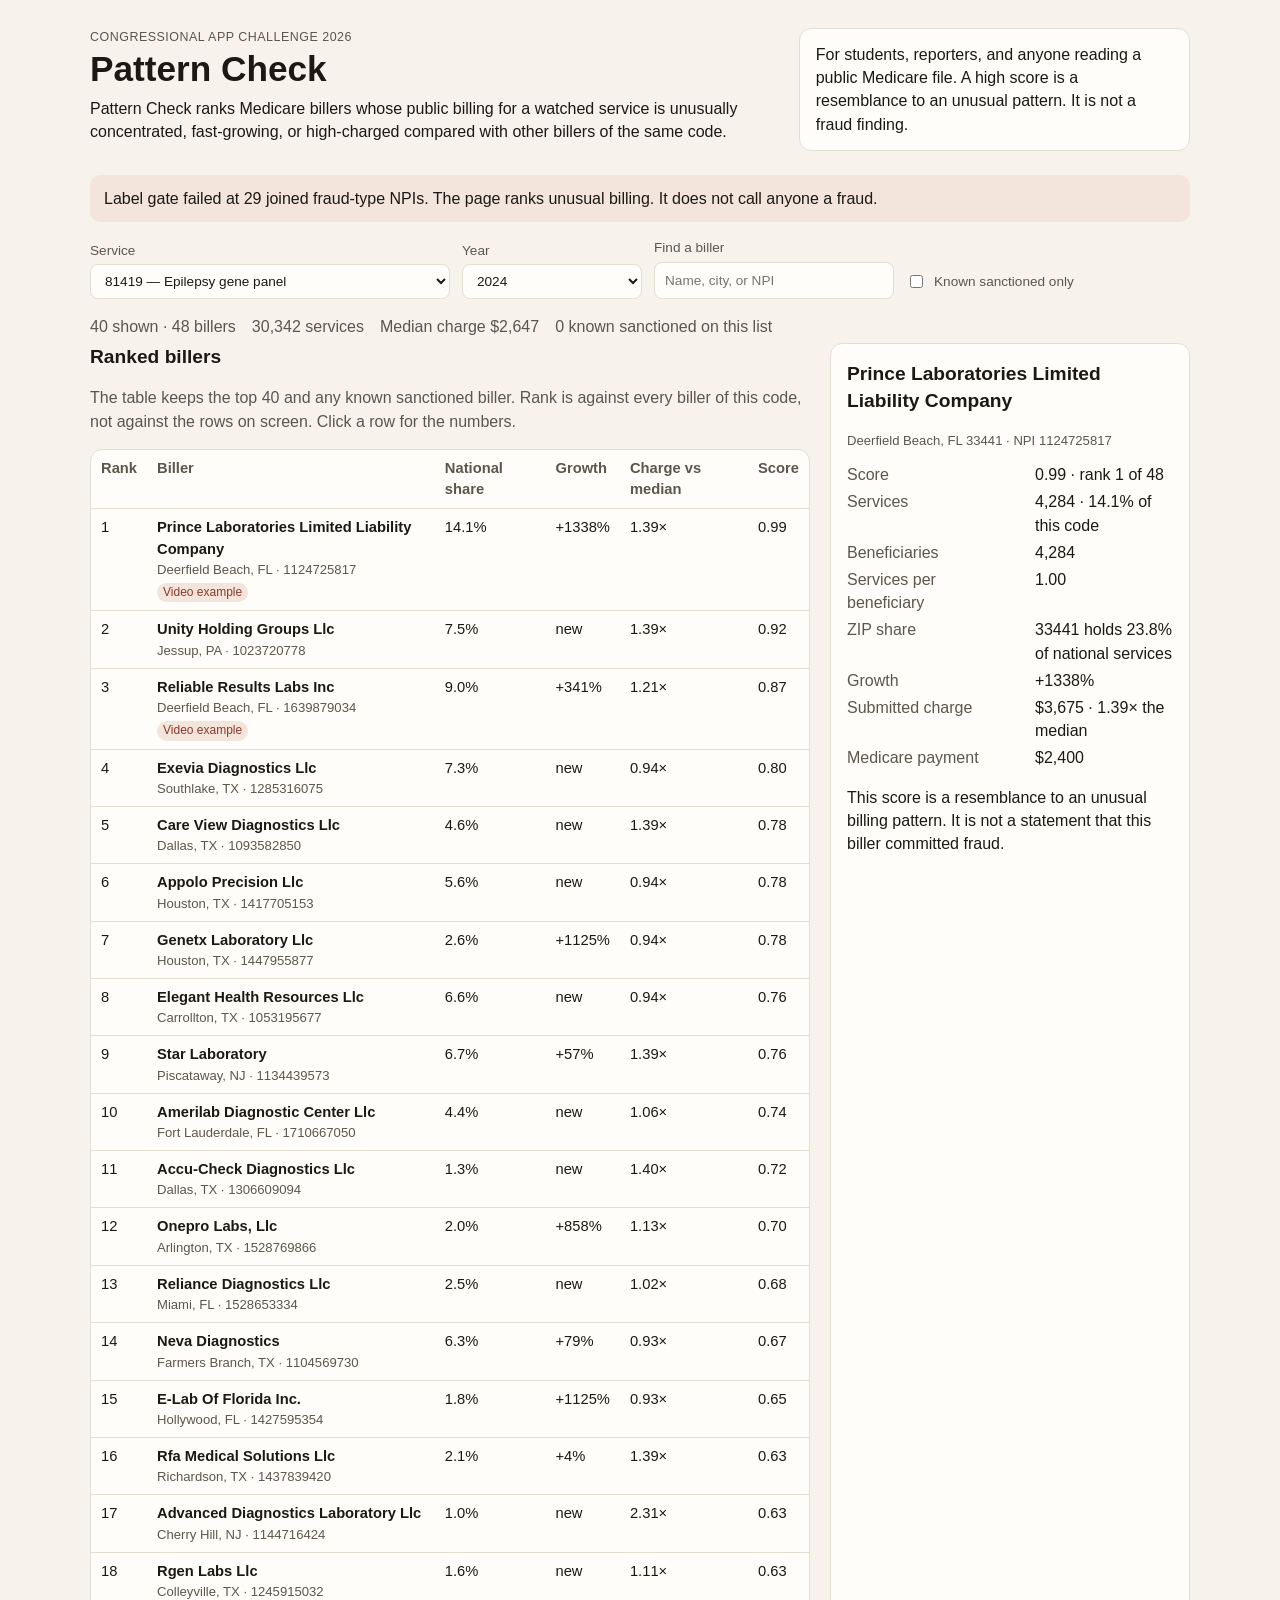
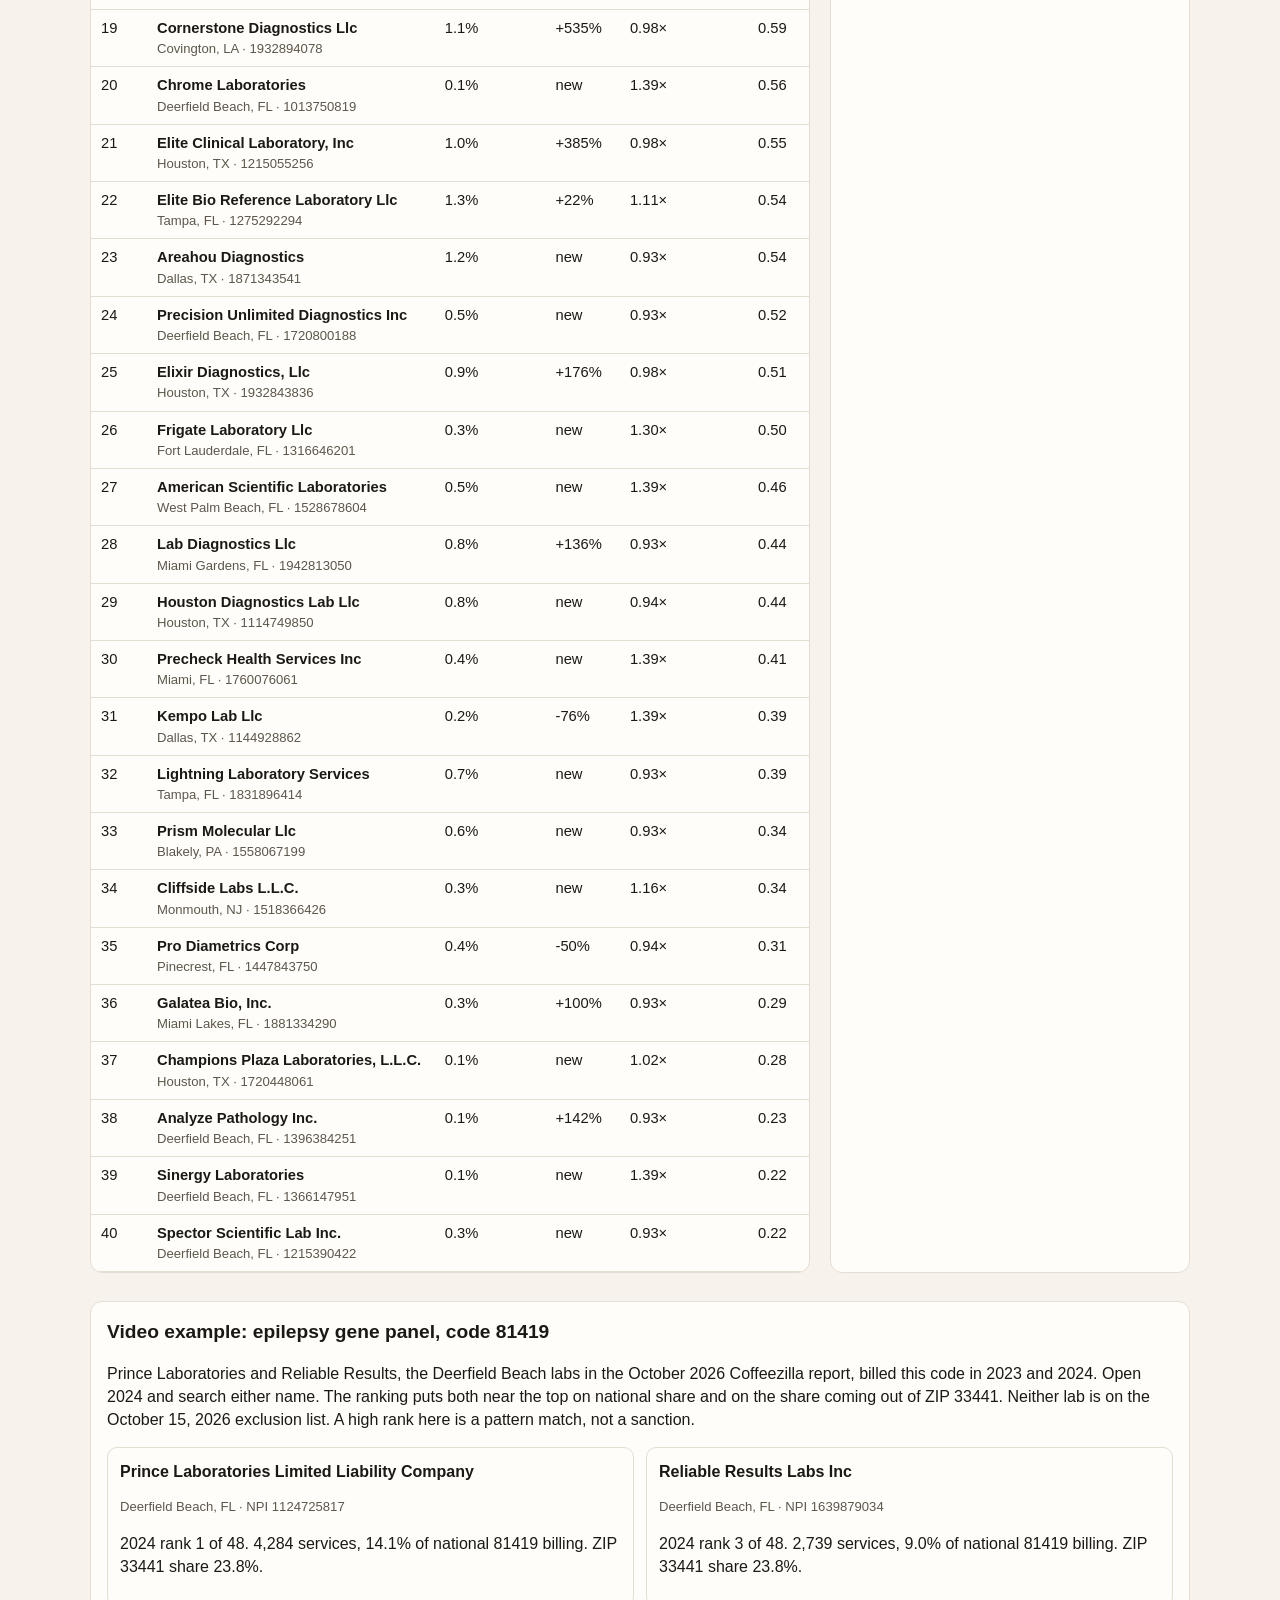
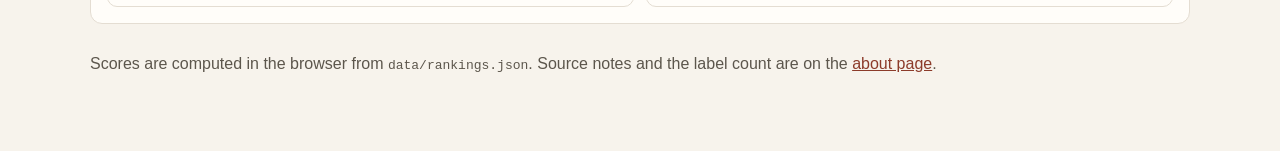
==== app/index.html @ 5b5efb70 "Add Pattern Check app and contest notes." ====
<!DOCTYPE html>
<html lang="en">
<head>
  <meta charset="utf-8">
  <meta name="viewport" content="width=device-width, initial-scale=1">
  <title>Pattern Check — unusual Medicare billing</title>
  <link rel="stylesheet" href="styles.css">
</head>
<body>
  <header class="top">
    <div>
      <p class="eyebrow">Congressional App Challenge 2026</p>
      <h1>Pattern Check</h1>
      <p class="purpose">Pattern Check ranks Medicare billers whose public billing for a watched service is unusually concentrated, fast-growing, or high-charged compared with other billers of the same code.</p>
    </div>
    <p class="audience">For students, reporters, and anyone reading a public Medicare file. A high score is a resemblance to an unusual pattern. It is not a fraud finding.</p>
  </header>

  <section class="notice" id="gate-notice"></section>

  <section class="controls">
    <label>Service
      <select id="code"></select>
    </label>
    <label>Year
      <select id="year"></select>
    </label>
    <label class="search">Find a biller
      <input id="query" type="search" placeholder="Name, city, or NPI" autocomplete="off">
    </label>
    <label class="check">
      <input id="known-only" type="checkbox">
      Known sanctioned only
    </label>
  </section>

  <section class="summary" id="summary"></section>

  <div class="layout">
    <section>
      <h2>Ranked billers</h2>
      <p class="hint">The table keeps the top 40 and any known sanctioned biller. Rank is against every biller of this code, not against the rows on screen. Click a row for the numbers.</p>
      <div class="table-wrap">
        <table>
          <thead>
            <tr>
              <th>Rank</th>
              <th>Biller</th>
              <th>National share</th>
              <th>Growth</th>
              <th>Charge vs median</th>
              <th>Score</th>
            </tr>
          </thead>
          <tbody id="rows"></tbody>
        </table>
      </div>
    </section>
    <aside id="detail">
      <h2>How to read a row</h2>
      <p>Pick a service and a year. The table uses only the public Medicare Physician &amp; Other Practitioners file. No patient-level claims are in this app.</p>
    </aside>
  </div>

  <section class="examples">
    <h2>Video example: epilepsy gene panel, code 81419</h2>
    <p>Prince Laboratories and Reliable Results, the Deerfield Beach labs in the October 2026 Coffeezilla report, billed this code in 2023 and 2024. Open 2024 and search either name. The ranking puts both near the top on national share and on the share coming out of ZIP 33441. Neither lab is on the October 15, 2026 exclusion list. A high rank here is a pattern match, not a sanction.</p>
    <div id="demo-cards"></div>
  </section>

  <footer>
    <p>Scores are computed in the browser from <code>data/rankings.json</code>. Source notes and the label count are on the <a href="about.html">about page</a>.</p>
  </footer>
  <script src="app.js"></script>
</body>
</html>
---- app/styles.css ----
:root {
  --ink: #1c1915;
  --muted: #5c564c;
  --line: #e4ddd2;
  --paper: #f7f3ec;
  --card: #fffdf9;
  --accent: #8c3b2a;
  --accent-soft: #f3e4dc;
  --known: #2f5d50;
  --known-soft: #e5f0eb;
}

* { box-sizing: border-box; }

body {
  margin: 0;
  font-family: "Segoe UI", Georgia, sans-serif;
  color: var(--ink);
  background: var(--paper);
  line-height: 1.45;
}

a { color: var(--accent); }

.top, .controls, .summary, .layout, .examples, footer, .prose {
  width: min(1100px, calc(100% - 32px));
  margin-left: auto;
  margin-right: auto;
}

.top {
  display: grid;
  grid-template-columns: 1.4fr 0.8fr;
  gap: 24px;
  padding: 28px 0 8px;
}

.eyebrow {
  margin: 0;
  letter-spacing: 0.04em;
  text-transform: uppercase;
  font-size: 0.78rem;
  color: var(--muted);
}

h1 {
  margin: 4px 0 8px;
  font-size: 2.2rem;
  line-height: 1.1;
}

.purpose, .audience { margin: 0; }

.audience {
  background: var(--card);
  border: 1px solid var(--line);
  padding: 14px 16px;
  border-radius: 12px;
}

.notice {
  width: min(1100px, calc(100% - 32px));
  margin: 16px auto;
  padding: 12px 14px;
  background: var(--accent-soft);
  border-radius: 10px;
}

.controls {
  display: flex;
  flex-wrap: wrap;
  gap: 12px;
  align-items: end;
  padding-bottom: 8px;
}

label {
  display: flex;
  flex-direction: column;
  gap: 4px;
  font-size: 0.85rem;
  color: var(--muted);
}

select, input[type="search"] {
  font: inherit;
  color: var(--ink);
  background: var(--card);
  border: 1px solid var(--line);
  border-radius: 8px;
  padding: 8px 10px;
  min-width: 180px;
}

.search input { min-width: 240px; }

.check {
  flex-direction: row;
  align-items: center;
  gap: 8px;
  padding-bottom: 8px;
}

.summary {
  display: flex;
  flex-wrap: wrap;
  gap: 16px;
  padding: 8px 0 4px;
  color: var(--muted);
}

.layout {
  display: grid;
  grid-template-columns: minmax(0, 1.6fr) minmax(0, 0.8fr);
  gap: 20px;
  padding-bottom: 12px;
}

.layout > * { min-width: 0; }

.table-wrap {
  overflow-x: auto;
  max-width: 100%;
  background: var(--card);
  border: 1px solid var(--line);
  border-radius: 12px;
}

table {
  width: 100%;
  border-collapse: collapse;
  font-size: 0.92rem;
}

th, td {
  text-align: left;
  padding: 8px 10px;
  border-bottom: 1px solid var(--line);
  vertical-align: top;
}

th { color: var(--muted); font-weight: 600; }

tbody tr { cursor: pointer; }
tbody tr:hover, tbody tr.selected { background: #f3efe7; }
tbody tr.known { background: var(--known-soft); }

.name { font-weight: 600; }
.meta { color: var(--muted); font-size: 0.82rem; }

.badge {
  display: inline-block;
  margin-top: 4px;
  padding: 1px 6px;
  border-radius: 999px;
  background: var(--known-soft);
  color: var(--known);
  font-size: 0.75rem;
}

.badge.demo {
  background: var(--accent-soft);
  color: var(--accent);
}

aside, .examples, .prose {
  background: var(--card);
  border: 1px solid var(--line);
  border-radius: 12px;
  padding: 16px;
}

.examples, footer { margin-top: 16px; margin-bottom: 28px; }
footer { border: 0; background: transparent; padding: 0 0 32px; color: var(--muted); }

.hint { color: var(--muted); }

.cards {
  display: grid;
  grid-template-columns: 1fr 1fr;
  gap: 12px;
}

.card {
  border: 1px solid var(--line);
  border-radius: 10px;
  padding: 12px;
}

dl { display: grid; grid-template-columns: 140px 1fr; gap: 4px 8px; margin: 8px 0; }
dt { color: var(--muted); }

h2 { margin-top: 0; font-size: 1.2rem; }

@media (max-width: 800px) {
  .top, .layout, .cards { grid-template-columns: minmax(0, 1fr); }
  .top { padding-top: 18px; }
  .controls { flex-direction: column; align-items: stretch; }
  select, input[type="search"], .search input { min-width: 0; width: 100%; }
  label, .search, .check { width: 100%; }
  dl { grid-template-columns: 1fr; }
  .examples h2 { overflow-wrap: anywhere; }
}
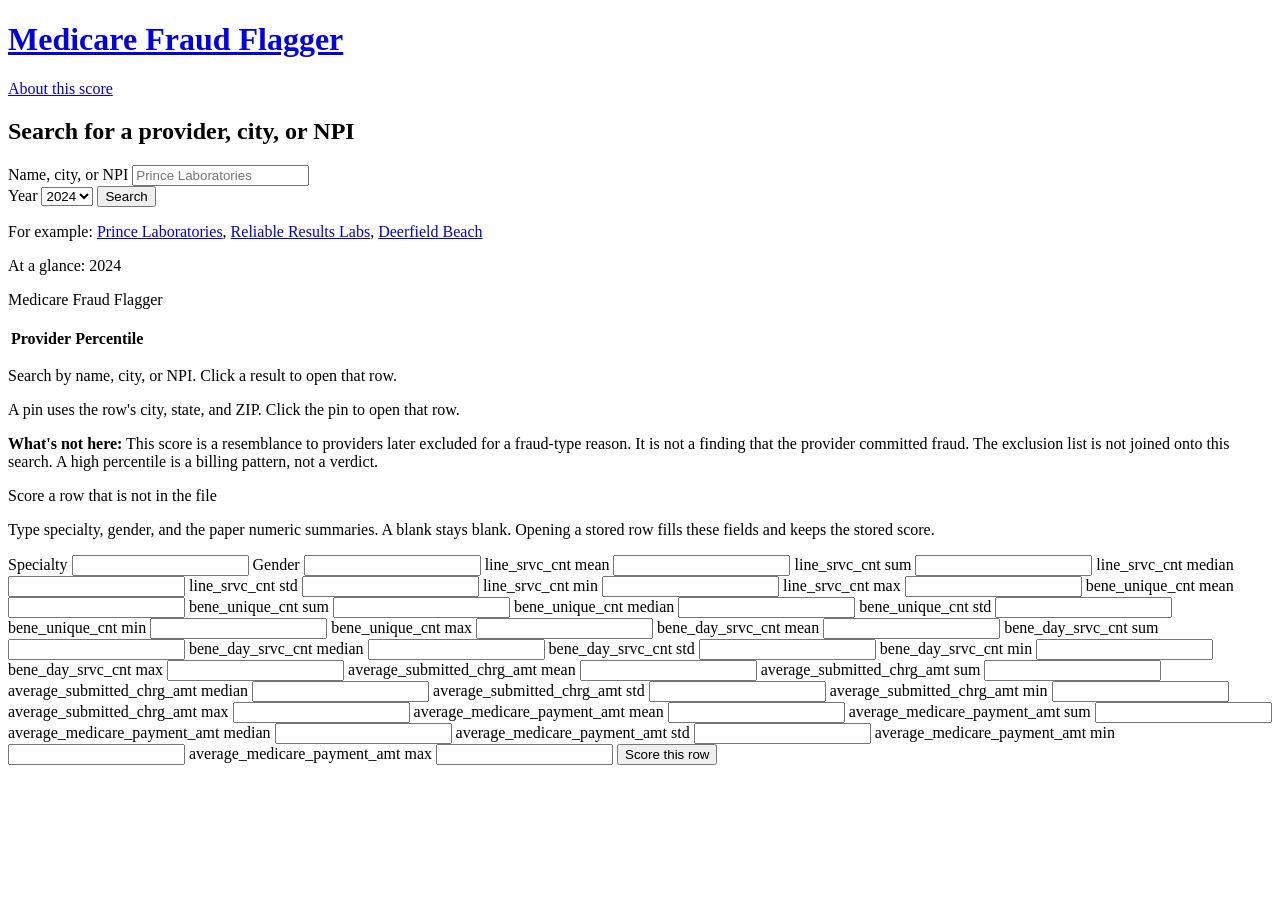
==== commit dfff24c0: "Ship the flagger page and the data instructions. The page loads the saved blend when that file and t" ====
--- a/app/index.html
+++ b/app/index.html
@@ -3,74 +3,235 @@
 <head>
   <meta charset="utf-8">
   <meta name="viewport" content="width=device-width, initial-scale=1">
-  <title>Pattern Check — unusual Medicare billing</title>
-  <link rel="stylesheet" href="styles.css">
+  <title>Medicare Fraud Flagger</title>
+  <link rel="stylesheet" href="/static/vendor/leaflet/leaflet.css">
+  <link rel="stylesheet" href="/static/styles.css">
 </head>
 <body>
-  <header class="top">
-    <div>
-      <p class="eyebrow">Congressional App Challenge 2026</p>
-      <h1>Pattern Check</h1>
-      <p class="purpose">Pattern Check ranks Medicare billers whose public billing for a watched service is unusually concentrated, fast-growing, or high-charged compared with other billers of the same code.</p>
-    </div>
-    <p class="audience">For students, reporters, and anyone reading a public Medicare file. A high score is a resemblance to an unusual pattern. It is not a fraud finding.</p>
-  </header>
-
-  <section class="notice" id="gate-notice"></section>
-
-  <section class="controls">
-    <label>Service
-      <select id="code"></select>
-    </label>
-    <label>Year
-      <select id="year"></select>
-    </label>
-    <label class="search">Find a biller
-      <input id="query" type="search" placeholder="Name, city, or NPI" autocomplete="off">
-    </label>
-    <label class="check">
-      <input id="known-only" type="checkbox">
-      Known sanctioned only
-    </label>
-  </section>
-
-  <section class="summary" id="summary"></section>
-
-  <div class="layout">
-    <section>
-      <h2>Ranked billers</h2>
-      <p class="hint">The table keeps the top 40 and any known sanctioned biller. Rank is against every biller of this code, not against the rows on screen. Click a row for the numbers.</p>
-      <div class="table-wrap">
-        <table>
+  <div id="content">
+    <div class="wrapper">
+      <header class="top_bar">
+        <h1 class="main-header"><a href="/">Medicare Fraud Flagger</a></h1>
+        <p class="mast-links"><a href="/about.html">About this score</a></p>
+      </header>
+
+      <div id="drugs-search">
+        <h2>Search for a provider, city, or NPI</h2>
+        <form id="lookup-form">
+          <div class="search_left">
+            <label for="query">Name, city, or NPI</label>
+            <input id="query" name="query" type="search" placeholder="Prince Laboratories" autocomplete="off">
+          </div>
+          <div class="search_right">
+            <label for="year">Year</label>
+            <select id="year" name="year">
+              <option>2018</option>
+              <option>2019</option>
+              <option>2020</option>
+              <option>2021</option>
+              <option>2022</option>
+              <option>2023</option>
+              <option selected>2024</option>
+            </select>
+            <button type="submit" id="search-button">Search</button>
+          </div>
+          <div class="search-examples">
+            <p>For example:
+              <a href="#1124725817" data-open="1124725817" data-year="2024">Prince Laboratories</a>,
+              <a href="#1639879034" data-open="1639879034" data-year="2024">Reliable Results Labs</a>,
+              <a href="#deerfield" data-query="Deerfield Beach" data-year="2024">Deerfield Beach</a>
+            </p>
+          </div>
+        </form>
+      </div>
+
+      <section class="demos" id="demos" aria-label="2024 percentiles for the two named labs">
+        <p class="type_hedder">At a glance: 2024</p>
+        <div id="demo-cards"><!--DEMOS--></div>
+      </section>
+
+      <div class="page-columns">
+        <section class="provider_box" id="browser-pane" aria-label="Search results">
+          <div class="crumbs" id="crumbs">Medicare Fraud Flagger</div>
+          <h3 id="result-count"></h3>
+          <div class="table-wrap">
+            <table id="providers">
+              <thead>
+                <tr>
+                  <th>Provider</th>
+                  <th>Percentile</th>
+                </tr>
+              </thead>
+              <tbody id="results"></tbody>
+            </table>
+          </div>
+          <p id="result-note" class="hint">Search by name, city, or NPI. Click a result to open that row.</p>
+          <div id="map" aria-label="Map pin for the selected row"></div>
+          <p id="pin-note" class="hint">A pin uses the row's city, state, and ZIP. Click the pin to open that row.</p>
+        </section>
+
+        <aside class="right_bar">
+          <div class="not_here">
+            <p><strong>What's not here:</strong> This score is a resemblance to providers later excluded for a fraud-type reason. It is not a finding that the provider committed fraud. The exclusion list is not joined onto this search. A high percentile is a billing pattern, not a verdict.</p>
+          </div>
+        </aside>
+      </div>
+
+      <section class="profile" id="profile" hidden>
+        <div class="vitals">
+          <div class="crumbs" id="profile-crumbs"></div>
+          <h2 id="profile-name"></h2>
+          <div class="address">
+            <p id="profile-place"></p>
+            <h6 id="profile-meta"></h6>
+          </div>
+        </div>
+
+        <div class="top_summary">
+          <p class="type_hedder" id="glance-heading">At a glance</p>
+          <div class="summary_stats">
+            <div class="stat">
+              <span class="big_num" id="stat-percentile"></span>
+              <p id="stat-percentile-caption">Percentile among stored rows that year</p>
+            </div>
+            <div class="stat">
+              <span class="big_num" id="stat-specialty"></span>
+              <p>Specialty</p>
+            </div>
+            <div class="stat">
+              <span class="big_num" id="stat-services"></span>
+              <p>Mean services per code</p>
+            </div>
+            <div class="stat">
+              <span class="big_num" id="stat-charge"></span>
+              <p>Mean submitted charge</p>
+            </div>
+          </div>
+          <p class="avg" id="stat-rankline"></p>
+          <p class="resemblance" id="profile-resemblance"></p>
+          <p class="status-line" id="profile-status">Exclusion status is not on this row. The search file does not join the OIG list.</p>
+        </div>
+
+        <p class="type_hedder">The numbers behind the score</p>
+        <table id="feature-table">
           <thead>
             <tr>
-              <th>Rank</th>
-              <th>Biller</th>
-              <th>National share</th>
-              <th>Growth</th>
-              <th>Charge vs median</th>
-              <th>Score</th>
+              <th>Measure</th>
+              <th>Value</th>
             </tr>
           </thead>
-          <tbody id="rows"></tbody>
+          <tbody id="feature-body"></tbody>
         </table>
-      </div>
-    </section>
-    <aside id="detail">
-      <h2>How to read a row</h2>
-      <p>Pick a service and a year. The table uses only the public Medicare Physician &amp; Other Practitioners file. No patient-level claims are in this app.</p>
-    </aside>
+      </section>
+
+      <section class="score-new" id="form-pane">
+        <p class="type_hedder">Score a row that is not in the file</p>
+        <p class="hint">Type specialty, gender, and the paper numeric summaries. A blank stays blank. Opening a stored row fills these fields and keeps the stored score.</p>
+        <form id="score-form">
+          <label>Specialty
+            <input name="Specialty" autocomplete="off">
+          </label>
+          <label>Gender
+            <input name="Gender" autocomplete="off">
+          </label>
+          <label>line_srvc_cnt mean
+            <input name="line_srvc_cnt_mean" inputmode="decimal" autocomplete="off">
+          </label>
+          <label>line_srvc_cnt sum
+            <input name="line_srvc_cnt_sum" inputmode="decimal" autocomplete="off">
+          </label>
+          <label>line_srvc_cnt median
+            <input name="line_srvc_cnt_median" inputmode="decimal" autocomplete="off">
+          </label>
+          <label>line_srvc_cnt std
+            <input name="line_srvc_cnt_std" inputmode="decimal" autocomplete="off">
+          </label>
+          <label>line_srvc_cnt min
+            <input name="line_srvc_cnt_min" inputmode="decimal" autocomplete="off">
+          </label>
+          <label>line_srvc_cnt max
+            <input name="line_srvc_cnt_max" inputmode="decimal" autocomplete="off">
+          </label>
+          <label>bene_unique_cnt mean
+            <input name="bene_unique_cnt_mean" inputmode="decimal" autocomplete="off">
+          </label>
+          <label>bene_unique_cnt sum
+            <input name="bene_unique_cnt_sum" inputmode="decimal" autocomplete="off">
+          </label>
+          <label>bene_unique_cnt median
+            <input name="bene_unique_cnt_median" inputmode="decimal" autocomplete="off">
+          </label>
+          <label>bene_unique_cnt std
+            <input name="bene_unique_cnt_std" inputmode="decimal" autocomplete="off">
+          </label>
+          <label>bene_unique_cnt min
+            <input name="bene_unique_cnt_min" inputmode="decimal" autocomplete="off">
+          </label>
+          <label>bene_unique_cnt max
+            <input name="bene_unique_cnt_max" inputmode="decimal" autocomplete="off">
+          </label>
+          <label>bene_day_srvc_cnt mean
+            <input name="bene_day_srvc_cnt_mean" inputmode="decimal" autocomplete="off">
+          </label>
+          <label>bene_day_srvc_cnt sum
+            <input name="bene_day_srvc_cnt_sum" inputmode="decimal" autocomplete="off">
+          </label>
+          <label>bene_day_srvc_cnt median
+            <input name="bene_day_srvc_cnt_median" inputmode="decimal" autocomplete="off">
+          </label>
+          <label>bene_day_srvc_cnt std
+            <input name="bene_day_srvc_cnt_std" inputmode="decimal" autocomplete="off">
+          </label>
+          <label>bene_day_srvc_cnt min
+            <input name="bene_day_srvc_cnt_min" inputmode="decimal" autocomplete="off">
+          </label>
+          <label>bene_day_srvc_cnt max
+            <input name="bene_day_srvc_cnt_max" inputmode="decimal" autocomplete="off">
+          </label>
+          <label>average_submitted_chrg_amt mean
+            <input name="average_submitted_chrg_amt_mean" inputmode="decimal" autocomplete="off">
+          </label>
+          <label>average_submitted_chrg_amt sum
+            <input name="average_submitted_chrg_amt_sum" inputmode="decimal" autocomplete="off">
+          </label>
+          <label>average_submitted_chrg_amt median
+            <input name="average_submitted_chrg_amt_median" inputmode="decimal" autocomplete="off">
+          </label>
+          <label>average_submitted_chrg_amt std
+            <input name="average_submitted_chrg_amt_std" inputmode="decimal" autocomplete="off">
+          </label>
+          <label>average_submitted_chrg_amt min
+            <input name="average_submitted_chrg_amt_min" inputmode="decimal" autocomplete="off">
+          </label>
+          <label>average_submitted_chrg_amt max
+            <input name="average_submitted_chrg_amt_max" inputmode="decimal" autocomplete="off">
+          </label>
+          <label>average_medicare_payment_amt mean
+            <input name="average_medicare_payment_amt_mean" inputmode="decimal" autocomplete="off">
+          </label>
+          <label>average_medicare_payment_amt sum
+            <input name="average_medicare_payment_amt_sum" inputmode="decimal" autocomplete="off">
+          </label>
+          <label>average_medicare_payment_amt median
+            <input name="average_medicare_payment_amt_median" inputmode="decimal" autocomplete="off">
+          </label>
+          <label>average_medicare_payment_amt std
+            <input name="average_medicare_payment_amt_std" inputmode="decimal" autocomplete="off">
+          </label>
+          <label>average_medicare_payment_amt min
+            <input name="average_medicare_payment_amt_min" inputmode="decimal" autocomplete="off">
+          </label>
+          <label>average_medicare_payment_amt max
+            <input name="average_medicare_payment_amt_max" inputmode="decimal" autocomplete="off">
+          </label>
+          <button type="submit">Score this row</button>
+        </form>
+        <div id="score-result" class="result"></div>
+      </section>
+    </div>
   </div>
 
-  <section class="examples">
-    <h2>Video example: epilepsy gene panel, code 81419</h2>
-    <p>Prince Laboratories and Reliable Results, the Deerfield Beach labs in the October 2026 Coffeezilla report, billed this code in 2023 and 2024. Open 2024 and search either name. The ranking puts both near the top on national share and on the share coming out of ZIP 33441. Neither lab is on the October 15, 2026 exclusion list. A high rank here is a pattern match, not a sanction.</p>
-    <div id="demo-cards"></div>
-  </section>
-
-  <footer>
-    <p>Scores are computed in the browser from <code>data/rankings.json</code>. Source notes and the label count are on the <a href="about.html">about page</a>.</p>
-  </footer>
-  <script src="app.js"></script>
+  <script src="/static/vendor/leaflet/leaflet.js"></script>
+  <script src="/static/app.js"></script>
 </body>
 </html>
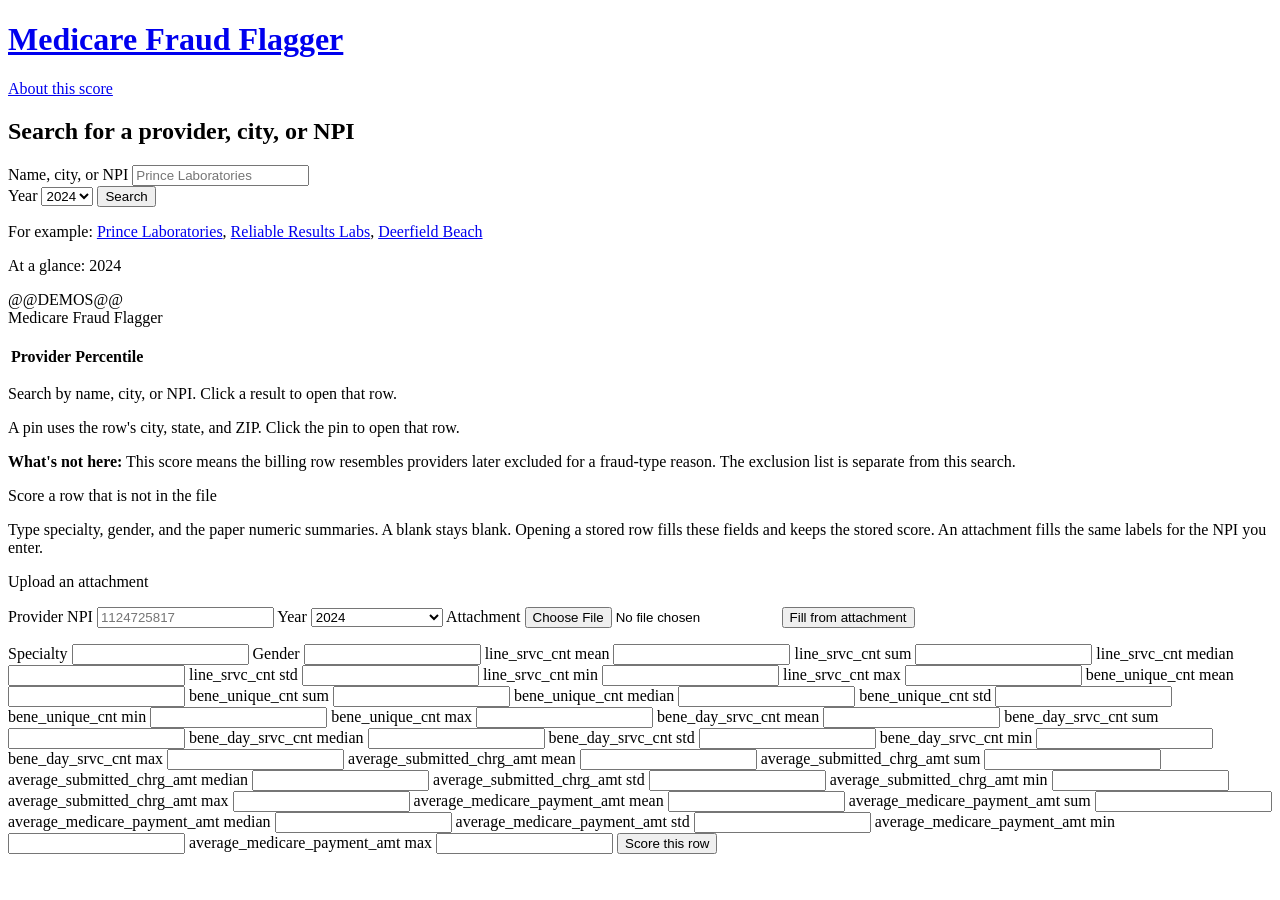
==== commit eeb71ef4: "Add PublicHealth NOW, the Medicare fraud flagger." ====
--- a/app/index.html
+++ b/app/index.html
@@ -47,7 +47,7 @@
 
       <section class="demos" id="demos" aria-label="2024 percentiles for the two named labs">
         <p class="type_hedder">At a glance: 2024</p>
-        <div id="demo-cards"><!--DEMOS--></div>
+        <div id="demo-cards">@@DEMOS@@</div>
       </section>
 
       <div class="page-columns">
@@ -72,7 +72,7 @@
 
         <aside class="right_bar">
           <div class="not_here">
-            <p><strong>What's not here:</strong> This score is a resemblance to providers later excluded for a fraud-type reason. It is not a finding that the provider committed fraud. The exclusion list is not joined onto this search. A high percentile is a billing pattern, not a verdict.</p>
+            <p><strong>What's not here:</strong> This score means the billing row resembles providers later excluded for a fraud-type reason. The exclusion list is separate from this search.</p>
           </div>
         </aside>
       </div>
@@ -126,7 +126,30 @@
 
       <section class="score-new" id="form-pane">
         <p class="type_hedder">Score a row that is not in the file</p>
-        <p class="hint">Type specialty, gender, and the paper numeric summaries. A blank stays blank. Opening a stored row fills these fields and keeps the stored score.</p>
+        <p class="hint">Type specialty, gender, and the paper numeric summaries. A blank stays blank. Opening a stored row fills these fields and keeps the stored score. An attachment fills the same labels for the NPI you enter.</p>
+        <form id="model-upload">
+          <p class="type_hedder">Upload an attachment</p>
+          <label for="attachment-npi">Provider NPI
+            <input id="attachment-npi" name="npi" inputmode="numeric" autocomplete="off" placeholder="1124725817">
+          </label>
+          <label for="attachment-year">Year
+            <select id="attachment-year" name="year">
+              <option value="">Any year in the file</option>
+              <option>2018</option>
+              <option>2019</option>
+              <option>2020</option>
+              <option>2021</option>
+              <option>2022</option>
+              <option>2023</option>
+              <option selected>2024</option>
+            </select>
+          </label>
+          <label for="attachment-file">Attachment
+            <input id="attachment-file" name="attachment" type="file" accept=".csv,.txt,.md,.json,text/csv,text/plain">
+          </label>
+          <button type="submit" id="attachment-button">Fill from attachment</button>
+          <p id="attachment-status" role="status" aria-live="polite"></p>
+        </form>
         <form id="score-form">
           <label>Specialty
             <input name="Specialty" autocomplete="off">
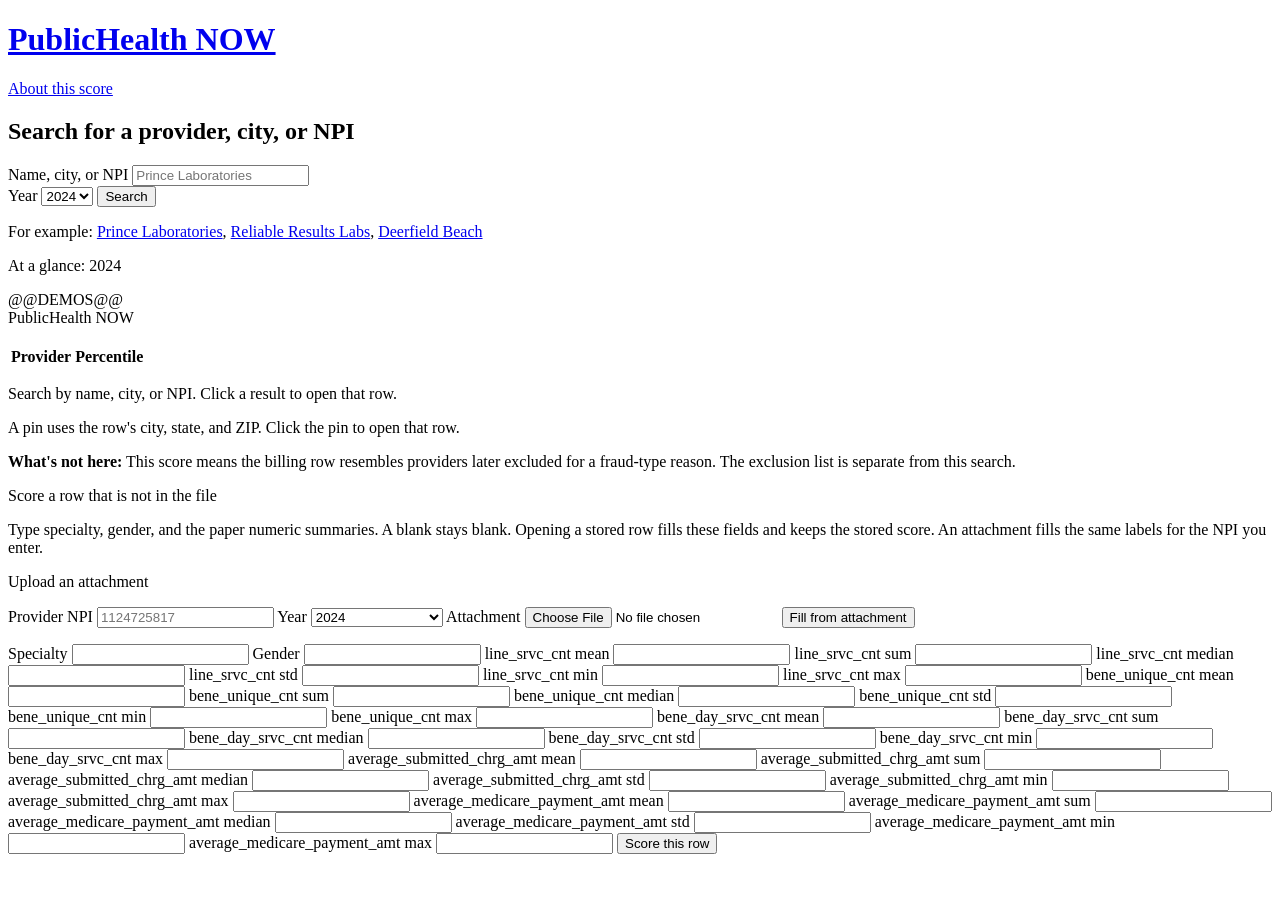
==== commit e6d5e6e2: "Remove research files and the exclusion list from the public tree." ====
--- a/app/index.html
+++ b/app/index.html
@@ -3,7 +3,7 @@
 <head>
   <meta charset="utf-8">
   <meta name="viewport" content="width=device-width, initial-scale=1">
-  <title>Medicare Fraud Flagger</title>
+  <title>PublicHealth NOW</title>
   <link rel="stylesheet" href="/static/vendor/leaflet/leaflet.css">
   <link rel="stylesheet" href="/static/styles.css">
 </head>
@@ -11,7 +11,7 @@
   <div id="content">
     <div class="wrapper">
       <header class="top_bar">
-        <h1 class="main-header"><a href="/">Medicare Fraud Flagger</a></h1>
+        <h1 class="main-header"><a href="/">PublicHealth NOW</a></h1>
         <p class="mast-links"><a href="/about.html">About this score</a></p>
       </header>
 
@@ -52,7 +52,7 @@
 
       <div class="page-columns">
         <section class="provider_box" id="browser-pane" aria-label="Search results">
-          <div class="crumbs" id="crumbs">Medicare Fraud Flagger</div>
+          <div class="crumbs" id="crumbs">PublicHealth NOW</div>
           <h3 id="result-count"></h3>
           <div class="table-wrap">
             <table id="providers">
